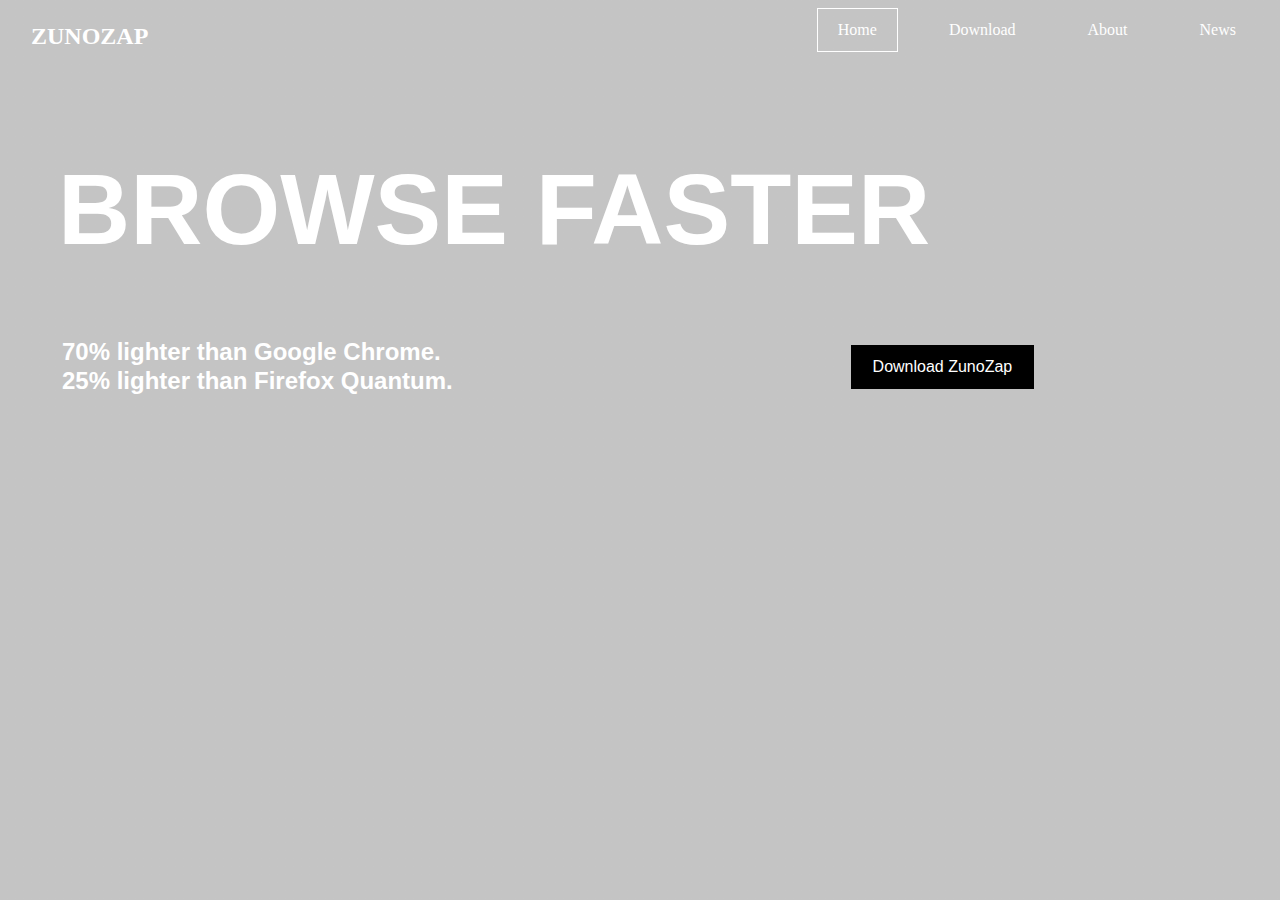
==== index.html @ b2c3fd63 "revamp zunozap.github.io" ====
<html>
<div class="b">
    <link rel="stylesheet" type="text/css" href="index.css">
    <h2 class="name">ZUNOZAP</h2>
    <ul>
        <li><a href="https://isaiahpatton.blogspot.com/search?q=zunozap">News</a></li>
        <li><a href="about.html">About</a></li>
        <li><a href="download.html">Download</a></li>
        <li><a class="active" href="#">Home</a></li>
    </ul>
    <div class="main">
        <h1 class="fast">BROWSE FASTER</h1>
        <table>
            <tr>
                <td>
                    <h3>70% lighter than Google Chrome.</h3>
                    <h3>25% lighter than Firefox Quantum.</h3>
                </td>
                <td>
                    <a href="download"><button>Download ZunoZap</button></a>
                </td>
            </tr>
        </table>
    </div>
    <div class="bottom">
        
    </div>
    </div>
</html>
---- index.css ----
button {
    background-color: black;
    color: white;
    padding: 11px;
    padding-left: 20px;
    padding-right: 20px;
    border: 2px solid black;
    font-size: 16px;
    transition: background 0.4s, color 0.4s;
}

button:hover {
    background-color: gray;
    color: black;
}

html {
    background: 
    linear-gradient(
      rgba(20, 20, 20, 0.25), 
      rgba(20, 20, 20, 0.25)
    ),
    url("alexey-topolyanskiy-37372-unsplash.jpg"), no-repeat;
    background-size: cover;
}

.bottom {
    position: absolute;
    bottom: 0;
}

.name {
    position: absolute;
    top: 0;
    margin: 3px;
    padding: 20px;
    color: white;

}

.fast {
    font-size: 100px;
    color: white;
    font-weight: bold;
    font-family:Arial, Helvetica, sans-serif;
}

.main {
    margin: 50px;
    margin-top: 100px;
}

ul {
    list-style-type: none;
    padding: 0;
    overflow: hidden;
    background-color: transparent;
}

li {
    float: right;
}

li a {
    display: block;
    color: white;
    text-align: center;
    padding: 12px 20px;
    text-decoration: none;
    margin-right: 15px;
    margin-left: 15px;
    border: 1px solid transparent;
}

li a:hover {
    border: 1px solid white;
}

li a.active {
    border: 1px solid white;
}

@media (max-width: 700px) {
    .fast {
        font-size: 50px;
    }
}

table {
    width: 100%;
}

.center {
    text-align: center; 
}

p {
    font-size: 18px;
    color: white;
    margin: 1px;
}

h3 {
    font-size: 24px;
    color: white;
    margin: 1px;
    font-weight: bold;
    font-family:Arial, Helvetica, sans-serif;
}

h4 {
    font-size: 18px;
    color: white;
    margin: 1px;
    font-weight: bold;
    font-family:Arial, Helvetica, sans-serif;
}

.altbtn {
    background-color: black;
    color: white;
    padding: 9px;
    padding-left: 18px;
    padding-right: 18px;
    border: 2px solid black;
    font-size: 12px;
    transition: background 0.4s, color 0.4s;
}

.ab {
    padding: 10px;
    background: rgba(20, 20, 20, 0.7);
}

.z {
     background: rgba(20, 20, 20, 0.95);
     padding: 5px;
}

p a {
    color: cyan;
}
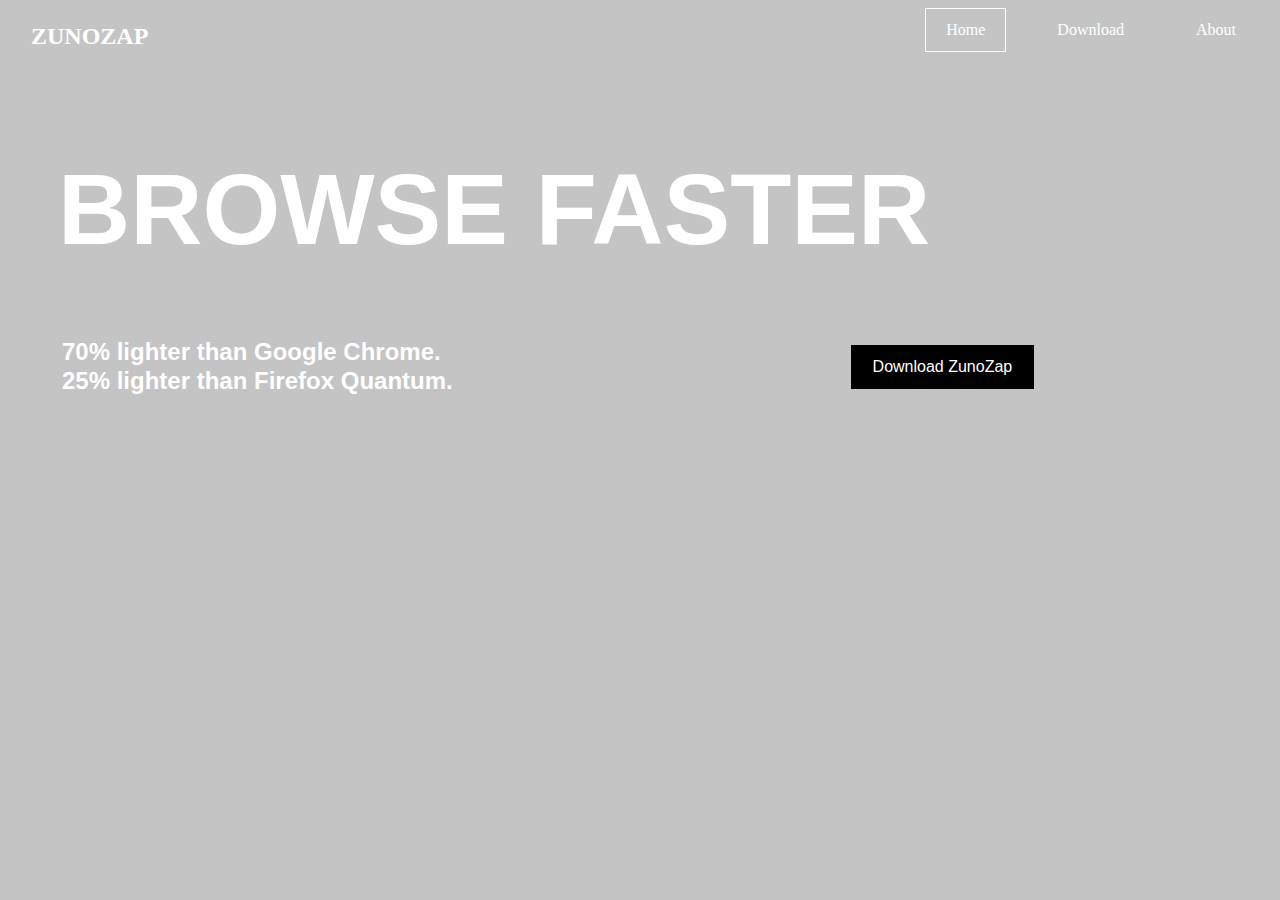
==== commit 1cc581e8: "Minimize images & cleanup" ====
--- a/index.html
+++ b/index.html
@@ -1,9 +1,16 @@
 <html>
-<div class="b">
+    <title>ZUNOZAP - Home</title><meta property="og:site_name" content="ZUNOZAP" />
+    <meta property="og:title" content="ZUNOZAP" />
+    <meta property="og:description" content="BROWSE FASTER! 
+            ZunoZap - A browser faster than Chrome &amp; Firefox!" />
+    <meta property="og:url" content="http://zunozap.com/" />
+
+    <meta name="description" content="BROWSE FASTER! 
+        ZunoZap - A browser faster than Chrome &amp; Firefox!" />
+    <meta name="keywords" content="zunozap, chrome, google, browser, fast, lighting, powerful, google chrome," />
     <link rel="stylesheet" type="text/css" href="index.css">
     <h2 class="name">ZUNOZAP</h2>
     <ul>
-        <li><a href="https://isaiahpatton.blogspot.com/search?q=zunozap">News</a></li>
         <li><a href="about.html">About</a></li>
         <li><a href="download.html">Download</a></li>
         <li><a class="active" href="#">Home</a></li>
@@ -25,5 +32,5 @@
     <div class="bottom">
         
     </div>
-    </div>
+
 </html>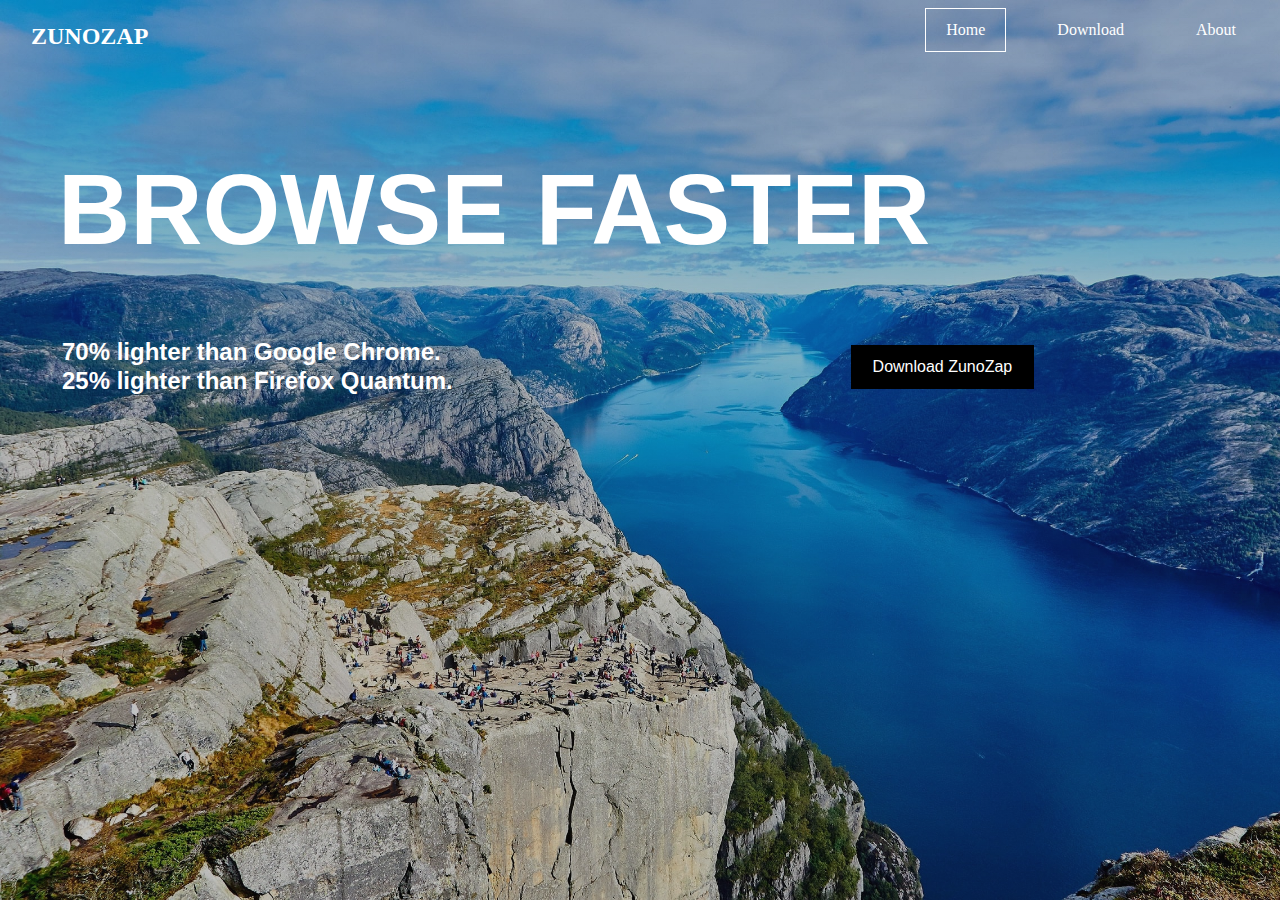
==== commit 1538255b: "Cleanup & Minimize images" ====
--- a/index.html
+++ b/index.html
@@ -1,5 +1,7 @@
 <html>
-    <title>ZUNOZAP - Home</title><meta property="og:site_name" content="ZUNOZAP" />
+    <title>ZUNOZAP - Home</title>
+    
+    <meta property="og:site_name" content="ZUNOZAP" />
     <meta property="og:title" content="ZUNOZAP" />
     <meta property="og:description" content="BROWSE FASTER! 
             ZunoZap - A browser faster than Chrome &amp; Firefox!" />
@@ -8,13 +10,16 @@
     <meta name="description" content="BROWSE FASTER! 
         ZunoZap - A browser faster than Chrome &amp; Firefox!" />
     <meta name="keywords" content="zunozap, chrome, google, browser, fast, lighting, powerful, google chrome," />
-    <link rel="stylesheet" type="text/css" href="index.css">
+    <link rel="stylesheet" type="text/css" href="assets/index.css">
+
     <h2 class="name">ZUNOZAP</h2>
+
     <ul>
         <li><a href="about.html">About</a></li>
         <li><a href="download.html">Download</a></li>
         <li><a class="active" href="#">Home</a></li>
     </ul>
+
     <div class="main">
         <h1 class="fast">BROWSE FASTER</h1>
         <table>
@@ -24,13 +29,15 @@
                     <h3>25% lighter than Firefox Quantum.</h3>
                 </td>
                 <td>
-                    <a href="download"><button>Download ZunoZap</button></a>
+                    <a href="download">
+                        <button>Download ZunoZap</button>
+                    </a>
                 </td>
             </tr>
         </table>
     </div>
+
     <div class="bottom">
-        
     </div>
 
 </html>--- a/assets/index.css
+++ b/assets/index.css
@@ -0,0 +1,142 @@
+button {
+    background-color: black;
+    color: white;
+    padding: 11px;
+    padding-left: 20px;
+    padding-right: 20px;
+    border: 2px solid black;
+    font-size: 16px;
+    transition: background 0.6s, color 0.4s;
+}
+
+button:hover {
+    background-color: gray;
+    color: black;
+}
+
+html {
+    background: 
+    linear-gradient(
+      rgba(20, 20, 20, 0.25), 
+      rgba(20, 20, 20, 0.25)
+    ),
+    url("bg.jpg"), no-repeat;
+    background-size: cover;
+}
+
+.bottom {
+    position: absolute;
+    bottom: 0;
+}
+
+.name {
+    position: absolute;
+    top: 0;
+    margin: 3px;
+    padding: 20px;
+    color: white;
+
+}
+
+.fast {
+    font-size: 100px;
+    color: white;
+    font-weight: bold;
+    font-family:Arial, Helvetica, sans-serif;
+}
+
+.main {
+    margin: 50px;
+    margin-top: 100px;
+}
+
+ul {
+    list-style-type: none;
+    padding: 0;
+    overflow: hidden;
+    background-color: transparent;
+}
+
+li {
+    float: right;
+}
+
+li a {
+    display: block;
+    color: white;
+    text-align: center;
+    padding: 12px 20px;
+    text-decoration: none;
+    margin-right: 15px;
+    margin-left: 15px;
+    border: 1px solid transparent;
+}
+
+li a:hover {
+    border: 1px solid white;
+}
+
+li a.active {
+    border: 1px solid white;
+}
+
+@media (max-width: 700px) {
+    .fast {
+        font-size: 50px;
+    }
+}
+
+table {
+    width: 100%;
+}
+
+.center {
+    text-align: center; 
+}
+
+p {
+    font-size: 18px;
+    color: white;
+    margin: 1px;
+}
+
+h3 {
+    font-size: 24px;
+    color: white;
+    margin: 1px;
+    font-weight: bold;
+    font-family:Arial, Helvetica, sans-serif;
+}
+
+h4 {
+    font-size: 18px;
+    color: white;
+    margin: 1px;
+    font-weight: bold;
+    font-family:Arial, Helvetica, sans-serif;
+}
+
+.altbtn {
+    background-color: black;
+    color: white;
+    padding: 9px;
+    padding-left: 18px;
+    padding-right: 18px;
+    border: 2px solid black;
+    font-size: 12px;
+    transition: background 0.4s, color 0.4s;
+}
+
+.ab {
+    padding: 10px;
+    background: rgba(20, 20, 20, 0.7);
+}
+
+.z {
+     background: rgba(20, 20, 20, 0.95);
+     padding: 5px;
+}
+
+p a {
+    color: cyan;
+}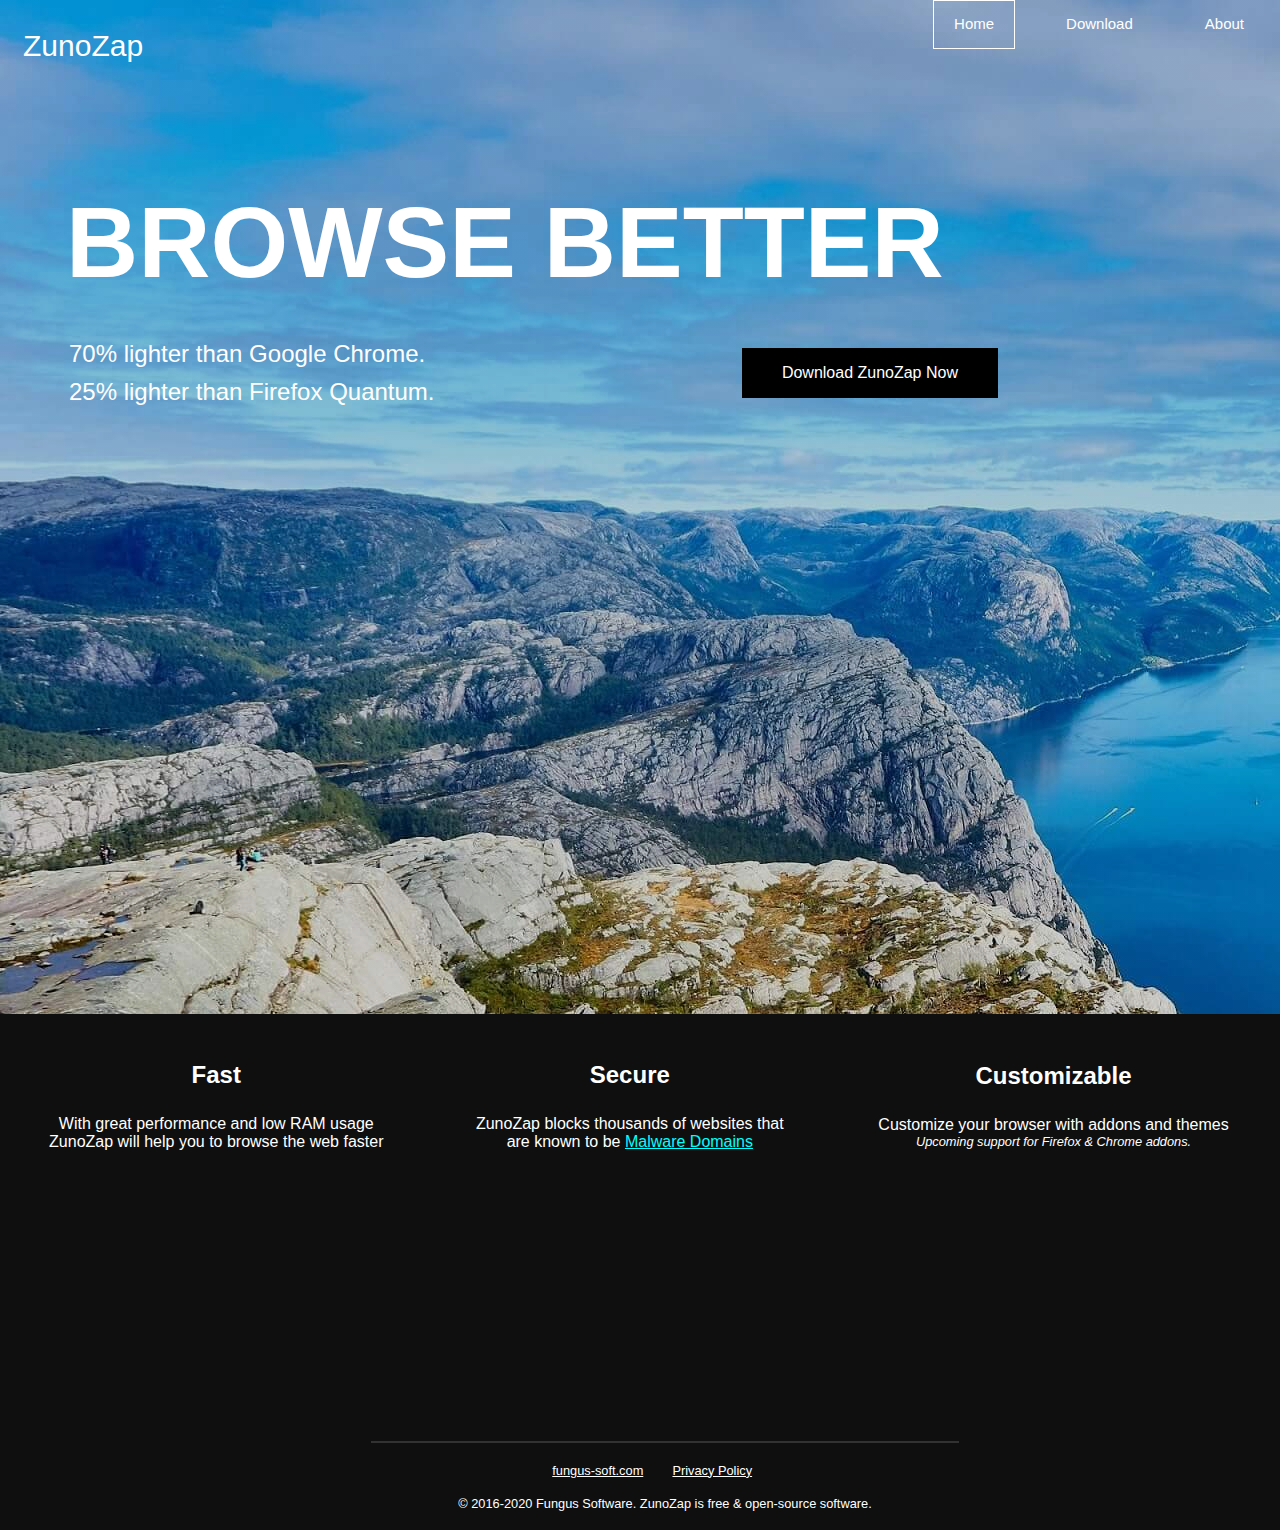
==== commit 3d47d16f: "Merge branch master" ====
--- a/index.html
+++ b/index.html
@@ -1,18 +1,26 @@
 <html>
+    <body class="bg" id="bg">
+    <title>ZUNOZAP - A better web browser</title>
+
     <title>ZUNOZAP - Home</title>
     
+    <head>
     <meta property="og:site_name" content="ZUNOZAP" />
     <meta property="og:title" content="ZUNOZAP" />
     <meta property="og:description" content="BROWSE FASTER! 
             ZunoZap - A browser faster than Chrome &amp; Firefox!" />
     <meta property="og:url" content="http://zunozap.com/" />
+    <meta name="viewport" content="width=device-width, initial-scale=1.0">
 
     <meta name="description" content="BROWSE FASTER! 
         ZunoZap - A browser faster than Chrome &amp; Firefox!" />
     <meta name="keywords" content="zunozap, chrome, google, browser, fast, lighting, powerful, google chrome," />
     <link rel="stylesheet" type="text/css" href="assets/index.css">
 
-    <h2 class="name">ZUNOZAP</h2>
+    <link rel="stylesheet" type="text/css" href="assets/w3.css">
+    </head>
+
+    <h2 class="name">ZunoZap</h2>
 
     <ul>
         <li><a href="about.html">About</a></li>
@@ -20,8 +28,8 @@
         <li><a class="active" href="#">Home</a></li>
     </ul>
 
-    <div class="main">
-        <h1 class="fast">BROWSE FASTER</h1>
+    <div class="main w3-padding" id="main">
+        <h1 class="fast">BROWSE BETTER</h1>
         <table>
             <tr>
                 <td>
@@ -29,15 +37,54 @@
                     <h3>25% lighter than Firefox Quantum.</h3>
                 </td>
                 <td>
-                    <a href="download">
-                        <button>Download ZunoZap</button>
+                    <a href="./download.html">
+                        <button>Download ZunoZap Now</button>
                     </a>
                 </td>
             </tr>
         </table>
     </div>
+    </body>
 
-    <div class="bottom">
+    <div class="black" id ="footer">
+        <table>
+            <tr  class="w3-mobile">
+                <td class="w3-mobile">
+                    <h3><b>Fast</b></h3>
+                    <p>With great performance and low RAM usage<br>ZunoZap will help you to browse the web faster</p>
+                    <br>
+                </td>
+                <td class="w3-mobile">
+                    <h3><b>Secure</b></h3>
+                    <p>ZunoZap blocks thousands of websites that<br> are known to be <a href="https://www.malwaredomainlist.com/hostslist/hosts.txt">Malware Domains</a></b>
+                    <br><br>
+                </td>
+                <td class="w3-mobile">
+                    <h3><b>Customizable</b></h3>
+                    <p>Customize your browser with addons and themes<br><small><i>Upcoming support for Firefox &amp; Chrome addons.</i></small></p>
+                    <br>
+                </td>
+            </tr>
+        </table>
+        <table style="padding-top:243px;padding-bottom:8px;color:white;padding-left:50px;">
+            <tr class="w3-row">
+                <td class="w3-quarter">&nbsp;</td>
+                <td class="w3-half" style="padding-top:243px;padding-bottom:8px;color:white;padding-left:50px;">
+                    <hr style="border:1px solid rgb(50,50,50);" class="w3-center">
+                    <small>
+                        <a href="https://fungus-soft.com/">fungus-soft.com</a><span style="padding-left:2em;"></span>
+                        <a href="./privacy.html">Privacy Policy</a><span style="padding-left:2em;"></span>
+                    </small><br><br>
+                    <small>&copy; 2016-2020 Fungus Software.<div style="display:inline;" class="w3-mobile"></div> ZunoZap is free &amp; open-source software.</small>
+                </td>
+                <td class="w3-quarter">&nbsp;</td>
+            </tr>
+        </table>
     </div>
+    <script>
+    //function fixBg() {
+        document.getElementsByClassName("main")[0].style.minHeight = (window.innerHeight - (document.getElementById("footer").style.height + 35)) + "px";
+    //    }
+    </script>
 
-</html>+</html>
--- a/assets/index.css
+++ b/assets/index.css
@@ -1,12 +1,14 @@
+body { padding: 0 !important; margin: 0 !important; }
+
 button {
     background-color: black;
     color: white;
-    padding: 11px;
-    padding-left: 20px;
-    padding-right: 20px;
+    padding: 14px;
+    padding-left: 38px;
+    padding-right: 38px;
     border: 2px solid black;
     font-size: 16px;
-    transition: background 0.6s, color 0.4s;
+    transition: background 0.4s, color 0.1s;
 }
 
 button:hover {
@@ -14,19 +16,44 @@
     color: black;
 }
 
-html {
-    background: 
-    linear-gradient(
-      rgba(20, 20, 20, 0.25), 
-      rgba(20, 20, 20, 0.25)
-    ),
-    url("bg.jpg"), no-repeat;
-    background-size: cover;
+.bg {
+    background: linear-gradient( rgba(0, 0, 0, 0.17), rgba(0, 0, 0, 0.17)), url("bg.jpg"), no-repeat;
+    background-color: rgba(15,15,15,1);
+    background-repeat: no-repeat;
+    margin: 0 !important;
+    padding: 0 !important;
 }
 
 .bottom {
     position: absolute;
     bottom: 0;
+}
+
+.black {
+    margin-top: 0 !important;
+    padding-top: 35px;
+    padding-bottom: 5px;
+    background-color: rgba(15, 15, 15, 1);
+    color: white;
+}
+
+.black p {
+    font-size: 16px;
+}
+
+table {
+    margin: 0 !important;
+    padding: 0 !important;
+}
+
+.black td {
+    margin: 0;
+    padding: 0;
+    text-align: center;
+}
+
+.black h3 {
+    padding-bottom: 16px;
 }
 
 .name {
@@ -35,7 +62,6 @@
     margin: 3px;
     padding: 20px;
     color: white;
-
 }
 
 .fast {
@@ -48,6 +74,7 @@
 .main {
     margin: 50px;
     margin-top: 100px;
+    margin-bottom: 0;
 }
 
 ul {
@@ -81,21 +108,17 @@
 }
 
 @media (max-width: 700px) {
-    .fast {
-        font-size: 50px;
-    }
+    .fast { font-size: 50px; }
 }
 
-table {
-    width: 100%;
-}
+table { width: 100%; }
 
 .center {
     text-align: center; 
 }
 
 p {
-    font-size: 18px;
+    font-size: 16px;
     color: white;
     margin: 1px;
 }
@@ -133,8 +156,8 @@
 }
 
 .z {
-     background: rgba(20, 20, 20, 0.95);
-     padding: 5px;
+    background: rgba(20, 20, 20, 0.95);
+    padding: 5px;
 }
 
 p a {
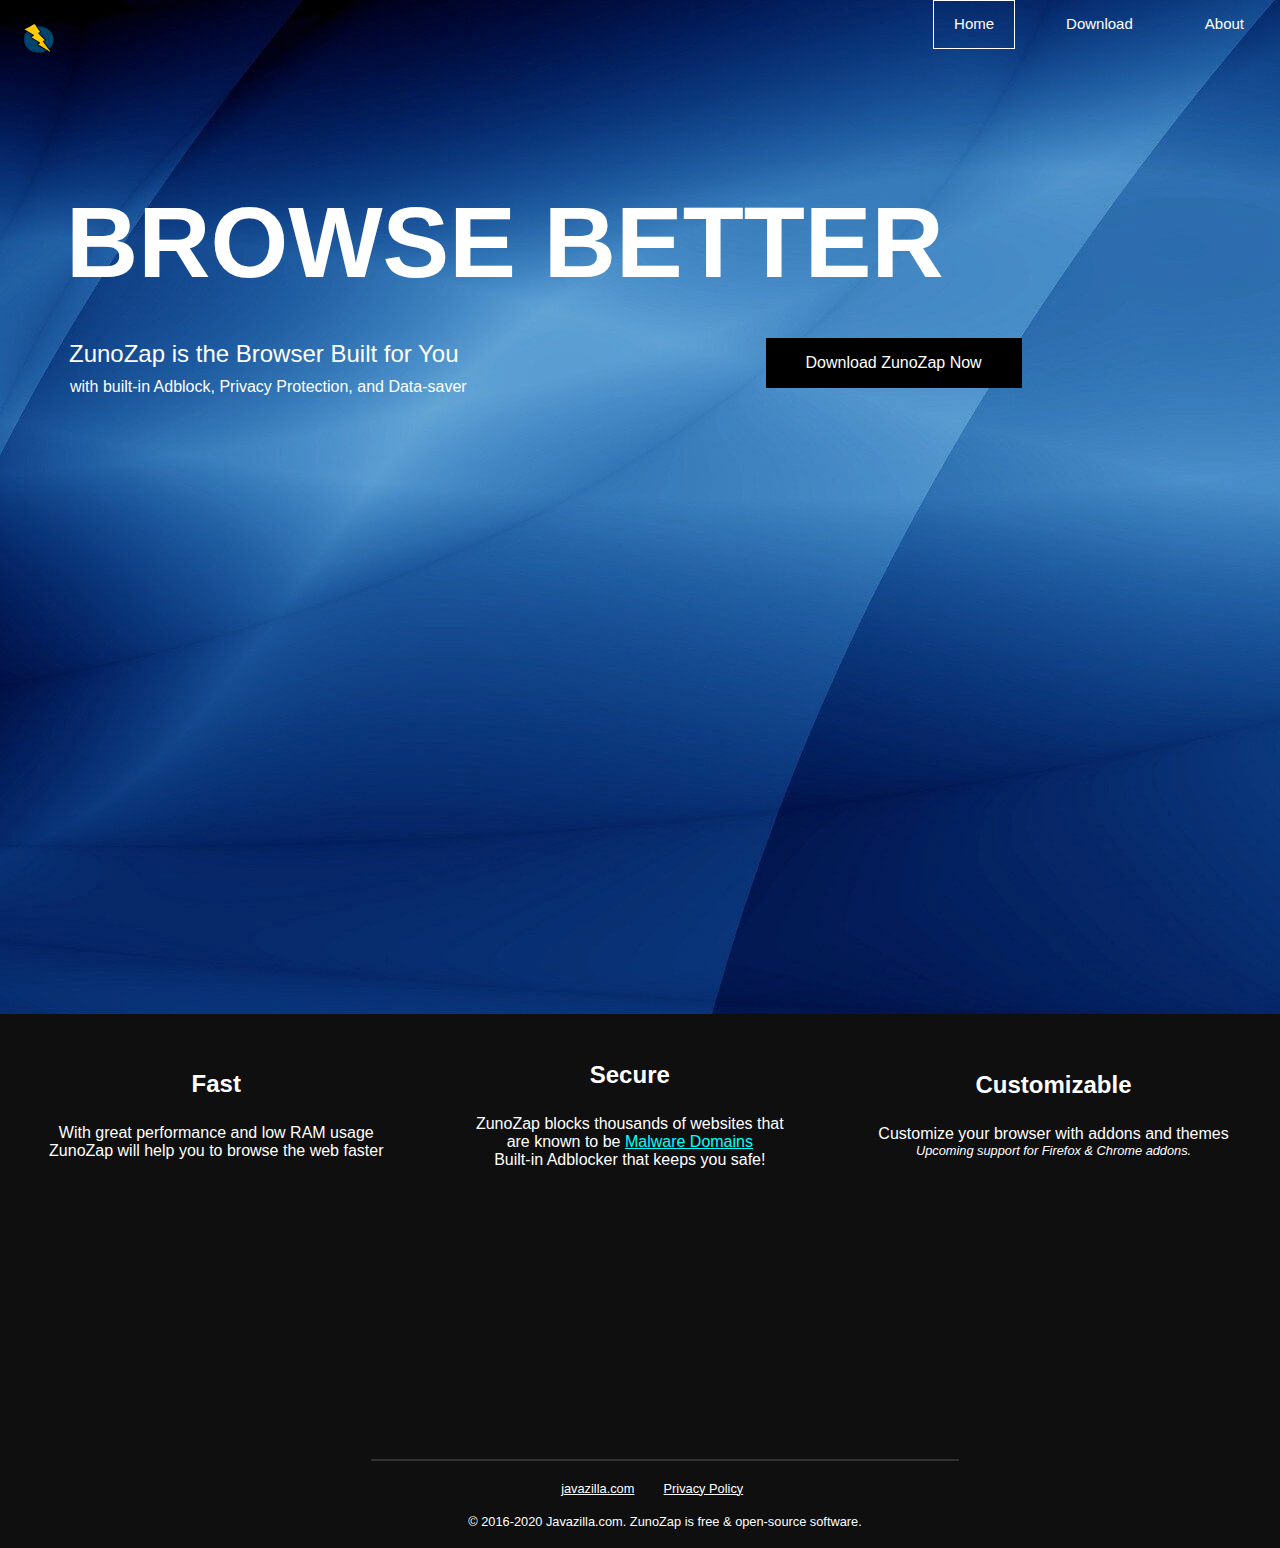
==== commit 7ef16b65: "Version 10.0 Branding changes" ====
--- a/index.html
+++ b/index.html
@@ -20,7 +20,7 @@
     <link rel="stylesheet" type="text/css" href="assets/w3.css">
     </head>
 
-    <h2 class="name">ZunoZap</h2>
+    <h2 class="name"><img src="./assets/zunozap-logo-x256.png" width="32px"></h2>
 
     <ul>
         <li><a href="about.html">About</a></li>
@@ -33,8 +33,8 @@
         <table>
             <tr>
                 <td>
-                    <h3>70% lighter than Google Chrome.</h3>
-                    <h3>25% lighter than Firefox Quantum.</h3>
+                    <h3>ZunoZap is the Browser Built for You</h3>
+                    <p>with built-in Adblock, Privacy Protection, and Data-saver</p>
                 </td>
                 <td>
                     <a href="./download.html">
@@ -56,7 +56,7 @@
                 </td>
                 <td class="w3-mobile">
                     <h3><b>Secure</b></h3>
-                    <p>ZunoZap blocks thousands of websites that<br> are known to be <a href="https://www.malwaredomainlist.com/hostslist/hosts.txt">Malware Domains</a></b>
+                    <p>ZunoZap blocks thousands of websites that<br> are known to be <a href="https://www.malwaredomainlist.com/hostslist/hosts.txt">Malware Domains</a><br>Built-in Adblocker that keeps you safe!</b>
                     <br><br>
                 </td>
                 <td class="w3-mobile">
@@ -72,10 +72,10 @@
                 <td class="w3-half" style="padding-top:243px;padding-bottom:8px;color:white;padding-left:50px;">
                     <hr style="border:1px solid rgb(50,50,50);" class="w3-center">
                     <small>
-                        <a href="https://fungus-soft.com/">fungus-soft.com</a><span style="padding-left:2em;"></span>
+                        <a href="https://javazilla.com/">javazilla.com</a><span style="padding-left:2em;"></span>
                         <a href="./privacy.html">Privacy Policy</a><span style="padding-left:2em;"></span>
                     </small><br><br>
-                    <small>&copy; 2016-2020 Fungus Software.<div style="display:inline;" class="w3-mobile"></div> ZunoZap is free &amp; open-source software.</small>
+                    <small>&copy; 2016-2020 Javazilla.com.<div style="display:inline;" class="w3-mobile"></div> ZunoZap is free &amp; open-source software.</small>
                 </td>
                 <td class="w3-quarter">&nbsp;</td>
             </tr>
